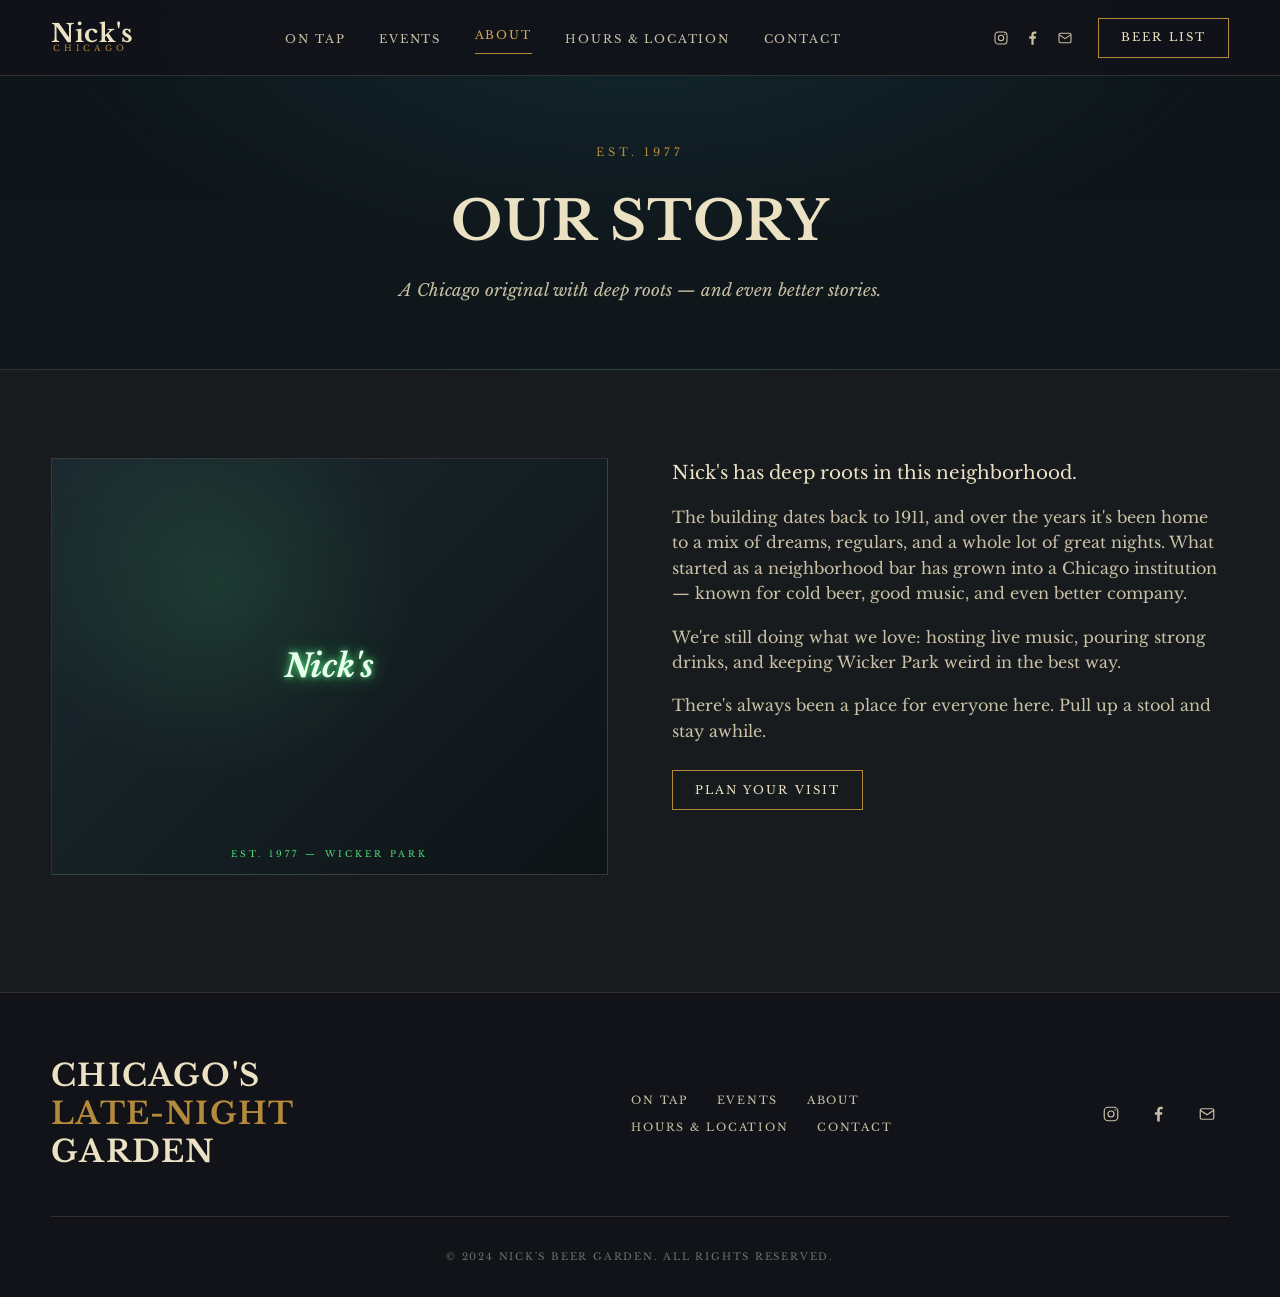
==== about.html @ bfd049b2 "Model2" ====
<!DOCTYPE html>
<html lang="en">
<head>
<meta charset="UTF-8">
<meta name="viewport" content="width=device-width, initial-scale=1.0, viewport-fit=cover">
<meta name="theme-color" content="#121319">
<title>About — Nick's Beer Garden</title>
<link rel="preconnect" href="https://fonts.googleapis.com">
<link rel="preconnect" href="https://fonts.gstatic.com" crossorigin>
<link href="https://fonts.googleapis.com/css2?family=Libre+Baskerville:ital,wght@0,400;0,700;1,400&display=swap" rel="stylesheet">
<link rel="stylesheet" href="style.css">
</head>
<body>
<header id="site-header"></header>

<main>
  <div class="page-header">
    <div class="wrap">
      <span class="kicker">Est. 1977</span>
      <h1>Our Story</h1>
      <p>A Chicago original with deep roots — and even better stories.</p>
    </div>
  </div>

  <section>
    <div class="wrap split">
      <div>
        <div class="about-photo">
          <span class="ph-neon">Nick's</span>
          <small>Est. 1977 — Wicker Park</small>
        </div>
      </div>
      <div class="prose">
        <p class="lead">Nick's has deep roots in this neighborhood.</p>
        <p>The building dates back to 1911, and over the years it's been home to a mix of dreams, regulars, and a whole lot of great nights. What started as a neighborhood bar has grown into a Chicago institution — known for cold beer, good music, and even better company.</p>
        <p>We're still doing what we love: hosting live music, pouring strong drinks, and keeping Wicker Park weird in the best way.</p>
        <p>There's always been a place for everyone here. Pull up a stool and stay awhile.</p>
        <a href="hours.html" class="btn" style="margin-top:.5rem">Plan Your Visit</a>
      </div>
    </div>
  </section>
</main>

<footer id="site-footer"></footer>
<script src="main.js"></script>
</body>
</html>
---- style.css ----
:root{
  --teal:#173A46;
  --teal-deep:#102b34;
  --black:#121319;
  --charcoal:#171B1D;
  --cream:#EBE1C3;
  --cream-dim:#c9c0a6;
  --gold:#B58A3C;
  --gold-bright:#d2a64f;
  --tan:#C0A77A;
  --neon:#4ee07a;
  --line:rgba(235,225,195,.14);
  --serif:'Libre Baskerville', Georgia, serif;
}

*{box-sizing:border-box;margin:0;padding:0}
html{
  scroll-behavior:smooth;
  -webkit-text-size-adjust:100%;
  text-size-adjust:100%;
}
body{
  font-family:var(--serif);
  background:var(--charcoal);
  color:var(--cream);
  line-height:1.6;
  -webkit-font-smoothing:antialiased;
  -webkit-tap-highlight-color:rgba(181,138,60,.25);
  overflow-x:hidden;
  min-height:100vh;
  display:flex;flex-direction:column;
}
main{flex:1}
img{max-width:100%;display:block}
a{color:inherit;text-decoration:none}
.wrap{width:min(1180px,92vw);margin-inline:auto}

/* ---------- focus / a11y ---------- */
a:focus-visible,button:focus-visible,input:focus-visible,textarea:focus-visible{
  outline:2px solid var(--gold-bright);
  outline-offset:3px;
  border-radius:2px;
}

/* ---------- buttons ---------- */
.btn{
  display:inline-block;
  font-size:.72rem;
  letter-spacing:.18em;
  text-transform:uppercase;
  padding:.85em 1.9em;
  border:1px solid var(--gold);
  color:var(--cream);
  background:transparent;
  cursor:pointer;
  font-family:var(--serif);
  transition:background .25s ease,color .25s ease,transform .25s ease;
}
.btn:hover{background:var(--gold);color:var(--black);transform:translateY(-2px)}
.btn-solid{background:var(--gold);color:var(--black)}
.btn-solid:hover{background:var(--gold-bright);border-color:var(--gold-bright)}

/* ---------- eyebrow / section headings ---------- */
.eyebrow{
  font-size:.7rem;
  letter-spacing:.32em;
  text-transform:uppercase;
  color:var(--gold);
  display:flex;align-items:center;gap:.8rem;
  margin-bottom:1.6rem;
}
.eyebrow::after{content:"";flex:1;height:1px;background:var(--line)}
.eyebrow.center{justify-content:center}
.eyebrow.center::before,.eyebrow.center::after{content:"";width:48px;height:1px;background:var(--line);flex:none}

/* ============ HEADER ============ */
#site-header{
  position:fixed;inset:0 0 auto 0;z-index:50;
  transition:background .3s ease,backdrop-filter .3s ease,border-color .3s ease;
  border-bottom:1px solid transparent;
}
#site-header.scrolled,
#site-header.solid{
  background:rgba(18,19,25,.92);
  backdrop-filter:blur(8px);
  border-bottom:1px solid var(--line);
}
.topbar{display:flex;align-items:center;justify-content:space-between;padding:1.1rem 0}
.logo{display:flex;flex-direction:column;line-height:.9;letter-spacing:.04em}
.logo b{font-size:1.55rem;font-weight:700}
.logo span{font-size:.52rem;letter-spacing:.5em;color:var(--gold);padding-left:.2em}
.nav ul{display:flex;gap:2.1rem;list-style:none;align-items:center}
.nav a{font-size:.72rem;letter-spacing:.16em;text-transform:uppercase;color:var(--cream-dim);transition:color .2s}
.nav a:hover{color:var(--gold-bright)}
.nav a.active{color:var(--gold-bright)}
.nav a.active::after{content:"";display:block;height:1px;background:var(--gold);margin-top:.35rem}
.header-right{display:flex;align-items:center;gap:1.6rem}
.socials{display:flex;gap:1rem}
.socials a{color:var(--cream-dim);transition:color .2s}
.socials a:hover{color:var(--gold-bright)}
.socials svg{width:16px;height:16px;display:block}
.menu-toggle{display:none;background:none;border:none;color:var(--cream);cursor:pointer}
.menu-toggle svg{width:26px;height:26px}

/* ============ HERO (home) ============ */
.hero{
  position:relative;min-height:100vh;min-height:100svh;display:flex;align-items:center;
  padding-top:5rem;overflow:hidden;
  background:
    radial-gradient(120% 80% at 80% 10%, rgba(23,58,70,.55), transparent 60%),
    radial-gradient(90% 70% at 10% 90%, rgba(181,138,60,.16), transparent 55%),
    linear-gradient(180deg, #0c1418 0%, #11181c 45%, #0a0d10 100%);
}
.hero::before{
  content:"";position:absolute;inset:0;pointer-events:none;
  background-image:
    radial-gradient(2px 2px at 12% 22%, rgba(232,200,120,.9), transparent),
    radial-gradient(2px 2px at 28% 14%, rgba(232,200,120,.6), transparent),
    radial-gradient(3px 3px at 41% 26%, rgba(232,200,120,.8), transparent),
    radial-gradient(2px 2px at 55% 12%, rgba(232,200,120,.5), transparent),
    radial-gradient(2px 2px at 68% 30%, rgba(232,200,120,.7), transparent),
    radial-gradient(2px 2px at 84% 18%, rgba(232,200,120,.55), transparent),
    radial-gradient(3px 3px at 20% 70%, rgba(232,200,120,.4), transparent),
    radial-gradient(2px 2px at 90% 64%, rgba(232,200,120,.45), transparent),
    radial-gradient(2px 2px at 7% 48%, rgba(232,200,120,.4), transparent);
  opacity:.8;
  animation:twinkle 6s ease-in-out infinite;
}
@keyframes twinkle{0%,100%{opacity:.65}50%{opacity:.95}}

.hero-grid{display:grid;grid-template-columns:1.15fr .85fr;gap:3rem;align-items:center;position:relative;z-index:2}
.hero-copy{opacity:0;transform:translateY(24px);animation:rise .9s .15s ease forwards}
@keyframes rise{to{opacity:1;transform:none}}
.hero h1{
  font-weight:700;line-height:.98;letter-spacing:.01em;
  font-size:clamp(2.8rem,6.5vw,5.4rem);text-transform:uppercase;
  text-shadow:0 4px 30px rgba(0,0,0,.6);
}
.since{font-style:italic;color:var(--gold-bright);font-size:1.5rem;margin:1.3rem 0 1rem}
.tagline{font-size:1.05rem;color:var(--cream);margin-bottom:2.2rem;max-width:24ch}

/* neon sign — signature element */
.neon{
  justify-self:center;text-align:center;padding:2.2rem 3.2rem 2rem;border-radius:6px;
  border:2px solid rgba(78,224,122,.35);
  background:radial-gradient(circle at 50% 40%, rgba(78,224,122,.08), rgba(10,16,18,.55));
  box-shadow:0 0 50px rgba(78,224,122,.12), inset 0 0 40px rgba(78,224,122,.06);
}
/* top row: "Nick's" with the pineapple to its right */
.neon-top{
  display:flex;align-items:center;justify-content:center;
  gap:clamp(.7rem,2vw,1.5rem);
}
.neon .script{
  font-style:italic;font-weight:700;font-size:clamp(3rem,6.2vw,4.5rem);color:#eafff0;line-height:1;
  text-shadow:0 0 6px #b6ffce,0 0 14px var(--neon),0 0 28px var(--neon),0 0 48px rgba(78,224,122,.6);
  animation:flicker 5s infinite;
}
.neon .garden{
  display:block;margin-top:.7rem;letter-spacing:.38em;font-size:1.15rem;text-transform:uppercase;
  color:#dffce8;text-shadow:0 0 5px var(--neon),0 0 16px rgba(78,224,122,.6);
}
/* neon pineapple — gold body + green crown, sized to sit beside the text */
.neon-pineapple{
  height:clamp(3.6rem,7vw,5.2rem);width:auto;display:block;flex:none;
  overflow:visible;animation:flicker 6s infinite .6s;
}
.neon-pineapple g{stroke-linecap:round;stroke-linejoin:round}
.neon-pineapple .pine-body{
  stroke:#ffe7b8;
  filter:drop-shadow(0 0 3px #ffce6a) drop-shadow(0 0 8px rgba(181,138,60,.85));
}
.neon-pineapple .pine-crown{
  stroke:#d9ffe6;
  filter:drop-shadow(0 0 3px var(--neon)) drop-shadow(0 0 8px rgba(78,224,122,.85));
}
@keyframes flicker{
  0%,18%,22%,25%,53%,57%,100%{opacity:1}
  20%,24%,55%{opacity:.55}
}

.scroll-cue{
  position:absolute;left:50%;bottom:2rem;transform:translateX(-50%);
  color:var(--cream-dim);font-size:.65rem;letter-spacing:.3em;text-transform:uppercase;z-index:2;
  display:flex;flex-direction:column;align-items:center;gap:.5rem;
}
.scroll-cue span{width:1px;height:34px;background:linear-gradient(var(--gold),transparent);animation:drop 2s infinite}
@keyframes drop{0%{opacity:0;transform:translateY(-8px)}50%{opacity:1}100%{opacity:0;transform:translateY(8px)}}

/* ============ INNER PAGE HEADER BAND ============ */
.page-header{
  position:relative;padding:9rem 0 4rem;text-align:center;overflow:hidden;
  background:
    radial-gradient(80% 120% at 50% 0%, rgba(23,58,70,.5), transparent 60%),
    linear-gradient(180deg,#0c1418,#11181c);
  border-bottom:1px solid var(--line);
}
.page-header h1{font-size:clamp(2.2rem,5vw,3.4rem);font-weight:700;text-transform:uppercase;letter-spacing:.02em}
.page-header p{color:var(--cream-dim);margin-top:.8rem;font-style:italic;font-size:1.05rem}
.page-header .kicker{
  display:block;font-size:.7rem;letter-spacing:.34em;text-transform:uppercase;
  color:var(--gold);margin-bottom:1rem;font-style:normal;
}

/* ============ SECTION SHELL ============ */
section{padding:5.5rem 0}
.tint{background:linear-gradient(180deg,#0e1417,#11181c)}

.sec-head{display:flex;justify-content:space-between;align-items:flex-end;margin-bottom:2.6rem;flex-wrap:wrap;gap:1rem}
.sec-head h2{font-size:clamp(1.6rem,3vw,2.2rem);font-weight:700;text-transform:uppercase;letter-spacing:.02em}
.link-arrow{font-size:.7rem;letter-spacing:.22em;text-transform:uppercase;color:var(--gold);display:inline-flex;gap:.5rem;align-items:center}
.link-arrow:hover{color:var(--gold-bright)}

/* ---------- home preview cards ---------- */
.preview-grid{display:grid;grid-template-columns:repeat(3,1fr);gap:1.5rem}
.preview-card{
  border:1px solid var(--line);background:var(--black);padding:2.2rem 1.8rem;
  display:flex;flex-direction:column;gap:.6rem;transition:transform .3s ease,border-color .3s ease;
}
.preview-card:hover{transform:translateY(-6px);border-color:var(--gold)}
.preview-card .num{font-style:italic;color:var(--gold);font-size:.9rem;letter-spacing:.1em}
.preview-card h3{font-size:1.4rem;font-weight:700;text-transform:uppercase}
.preview-card p{color:var(--cream-dim);font-size:.95rem;flex:1}
.preview-card .go{margin-top:.6rem;font-size:.68rem;letter-spacing:.22em;text-transform:uppercase;color:var(--gold-bright)}

/* ---------- home overview: about / on tap / hours trio ---------- */
.home-info{display:grid;grid-template-columns:repeat(3,1fr);gap:3rem;align-items:start}
.home-info .info-col > .eyebrow{margin-bottom:1.4rem}
.home-info .map{aspect-ratio:16/11}
.home-info .map-cta,.home-info .tap-cta{margin-top:1.5rem}

/* ---------- events grid ---------- */
.event-grid{display:grid;grid-template-columns:repeat(4,1fr);gap:1.5rem}
.event{
  position:relative;border:1px solid var(--line);background:var(--black);
  min-height:330px;display:flex;flex-direction:column;justify-content:flex-end;
  padding:1.5rem;overflow:hidden;transition:transform .3s ease,border-color .3s ease;
}
.event::before{
  content:"";position:absolute;inset:0;z-index:0;
  background:linear-gradient(180deg,rgba(23,58,70,.35),rgba(18,19,25,.95));
}
.event.c1::before{background:linear-gradient(180deg,rgba(120,70,40,.4),rgba(18,19,25,.96))}
.event.c2::before{background:linear-gradient(180deg,rgba(60,40,110,.4),rgba(18,19,25,.96))}
.event.c3::before{background:linear-gradient(180deg,rgba(150,120,40,.35),rgba(18,19,25,.96))}
.event.c4::before{background:linear-gradient(180deg,rgba(120,40,60,.4),rgba(18,19,25,.96))}
.event:hover{transform:translateY(-6px);border-color:var(--gold)}
.event > *{position:relative;z-index:1}
.date-chip{
  position:absolute;top:1.1rem;left:1.1rem;z-index:1;background:var(--black);
  border:1px solid var(--line);text-align:center;padding:.5rem .7rem;line-height:1;
}
.date-chip .m{font-size:.6rem;letter-spacing:.2em;color:var(--gold);text-transform:uppercase}
.date-chip .d{font-size:1.5rem;font-weight:700;display:block;margin:.15rem 0}
.date-chip .w{font-size:.55rem;letter-spacing:.2em;color:var(--cream-dim);text-transform:uppercase}
.event h3{font-size:1.15rem;font-weight:700;text-transform:uppercase;margin-bottom:.4rem}
.event p{font-size:.66rem;letter-spacing:.16em;text-transform:uppercase;color:var(--gold)}
/* two-act lineup inside a card */
.event .card-lineup{list-style:none;display:flex;flex-direction:column;gap:.8rem}
.event .card-lineup li{display:flex;flex-direction:column;gap:.2rem}
.event .card-lineup .act{font-size:1.1rem;font-weight:700;text-transform:uppercase;line-height:1.1}
.event .card-lineup .t{font-size:.62rem;letter-spacing:.16em;text-transform:uppercase;color:var(--gold)}
.events-cta{text-align:center;margin-top:2.8rem}

/* ---------- events: full list rows ---------- */
.event-rows{list-style:none;border-top:1px solid var(--line)}
.event-rows li{
  display:grid;grid-template-columns:84px 1fr;gap:1.6rem;align-items:start;
  padding:1.5rem 0;border-bottom:1px solid var(--line);
}
.event-rows .rdate{text-align:center;line-height:1;padding-top:.15rem}
.event-rows .rdate .m{font-size:.6rem;letter-spacing:.2em;color:var(--gold);text-transform:uppercase;display:block}
.event-rows .rdate .d{font-size:1.6rem;font-weight:700;display:block;margin:.1rem 0}
.event-rows .rdate .w{font-size:.55rem;letter-spacing:.2em;color:var(--cream-dim);text-transform:uppercase}
.event-rows .lineup{list-style:none;display:flex;flex-direction:column;gap:.8rem}
.event-rows .lineup li{
  display:flex;justify-content:space-between;align-items:baseline;gap:1rem;
  padding:0;border:0;
}
.event-rows .lineup .lact{font-size:1.15rem;font-weight:700;text-transform:uppercase;letter-spacing:.01em}
.event-rows .lineup .ltime{font-style:italic;color:var(--gold-bright);white-space:nowrap;font-size:.95rem}

/* ---------- split (about + on tap) ---------- */
.split{display:grid;grid-template-columns:1fr 1fr;gap:4rem;align-items:start}
.about-photo{
  aspect-ratio:4/3;border:1px solid var(--line);position:relative;overflow:hidden;margin-bottom:1.8rem;
  background:
    radial-gradient(circle at 30% 30%, rgba(78,224,122,.12), transparent 40%),
    linear-gradient(135deg,#1b2a30,#0e1316);
  display:flex;align-items:center;justify-content:center;
}
.about-photo .ph-neon{
  font-style:italic;font-weight:700;font-size:2rem;color:#eafff0;
  text-shadow:0 0 6px var(--neon),0 0 18px rgba(78,224,122,.6);
}
.about-photo small{position:absolute;bottom:.8rem;letter-spacing:.35em;font-size:.55rem;color:var(--neon);text-transform:uppercase}
.prose p{color:var(--cream-dim);margin-bottom:1.1rem;font-size:1rem;max-width:60ch}
.prose p.lead{color:var(--cream);font-size:1.15rem}

/* on tap list */
.tap-list{list-style:none;display:flex;flex-direction:column}
.tap{display:flex;align-items:center;gap:1.1rem;padding:1.1rem 0;border-bottom:1px solid var(--line)}
.tap:first-child{border-top:1px solid var(--line)}
.tap-badge{
  width:46px;height:46px;flex:none;border:1px solid var(--gold);border-radius:50%;
  display:flex;align-items:center;justify-content:center;font-size:.58rem;letter-spacing:.05em;
  color:var(--gold);text-align:center;text-transform:uppercase;line-height:1.05;
}
.tap-info{flex:1}
.tap-info b{font-weight:700;font-size:1rem;display:block}
.tap-info span{font-size:.66rem;letter-spacing:.14em;text-transform:uppercase;color:var(--cream-dim)}
.tap-abv{font-style:italic;color:var(--gold-bright);font-size:.95rem}
.tap-cta{margin-top:2rem}
.menu-block + .menu-block{margin-top:3rem}
.menu-block h2{font-size:1.4rem;font-weight:700;text-transform:uppercase;letter-spacing:.04em;margin-bottom:.4rem}
.menu-block .note{color:var(--cream-dim);font-style:italic;font-size:.9rem;margin-bottom:1rem}

/* ---------- hours & location ---------- */
.hours-grid{display:grid;grid-template-columns:1fr 1fr;gap:4rem;align-items:start}
.addr{display:flex;gap:.7rem;align-items:flex-start;margin-bottom:1.8rem;color:var(--cream)}
.addr svg{width:18px;height:18px;flex:none;margin-top:3px;color:var(--gold)}
.hours-table{list-style:none;width:100%}
.hours-table li{display:flex;justify-content:space-between;padding:.7rem 0;border-bottom:1px solid var(--line);font-size:.95rem}
.hours-table .day{letter-spacing:.06em;color:var(--cream-dim)}
.hours-table .time{font-style:italic;color:var(--cream)}
.hours-table .closed{color:#7d8488;font-style:italic}
.hours-table li.today .day,.hours-table li.today .time{color:var(--gold-bright)}

.map{
  position:relative;aspect-ratio:4/3;border:1px solid var(--line);overflow:hidden;
  background:linear-gradient(135deg,#10171b,#0b1013);
}
.map .grid-lines{position:absolute;inset:0;opacity:.5}
.map .road{position:absolute;background:rgba(235,225,195,.1)}
.map .road.h{height:2px;left:0;right:0}
.map .road.v{width:2px;top:0;bottom:0}
.map .road.main{background:rgba(181,138,60,.4);height:3px;transform:rotate(-28deg) scale(1.6)}
.map .pin{
  position:absolute;top:46%;left:48%;width:34px;height:34px;transform:translate(-50%,-100%);
  color:var(--gold-bright);filter:drop-shadow(0 0 8px rgba(181,138,60,.6));
}
.map .label{position:absolute;bottom:1rem;left:1rem;font-size:.6rem;letter-spacing:.2em;text-transform:uppercase;color:var(--cream-dim)}
.map-cta{margin-top:1.5rem}

/* ---------- contact ---------- */
.contact-grid{display:grid;grid-template-columns:.9fr 1.1fr;gap:4rem;align-items:start}
.contact-list{list-style:none;display:flex;flex-direction:column;gap:1.6rem}
.contact-list li{display:flex;gap:.9rem;align-items:flex-start}
.contact-list svg{width:18px;height:18px;flex:none;margin-top:4px;color:var(--gold)}
.contact-list .k{font-size:.65rem;letter-spacing:.2em;text-transform:uppercase;color:var(--gold);display:block;margin-bottom:.2rem}
.contact-list .v{color:var(--cream)}
.contact-social{display:flex;gap:1.2rem;margin-top:2.4rem}
.contact-social a{color:var(--cream-dim)}
.contact-social a:hover{color:var(--gold-bright)}
.contact-social svg{width:20px;height:20px}

.form-field{margin-bottom:1.3rem}
.form-field label{display:block;font-size:.65rem;letter-spacing:.2em;text-transform:uppercase;color:var(--cream-dim);margin-bottom:.5rem}
.form-field input,.form-field textarea{
  width:100%;background:var(--black);border:1px solid var(--line);color:var(--cream);
  font-family:var(--serif);font-size:16px;padding:.9rem 1rem;transition:border-color .2s;
}
.form-field input:focus,.form-field textarea:focus{border-color:var(--gold);outline:none}
.form-field textarea{resize:vertical;min-height:130px}
.form-note{font-size:.8rem;color:var(--cream-dim);font-style:italic;margin-top:1rem}

/* ============ FOOTER ============ */
#site-footer{background:var(--black);border-top:1px solid var(--line);padding:4rem 0 2rem}
.foot-top{display:grid;grid-template-columns:1.3fr 1fr auto;gap:3rem;align-items:center;padding-bottom:2.8rem;border-bottom:1px solid var(--line)}
.foot-motto{font-size:clamp(1.3rem,2.4vw,1.9rem);font-weight:700;text-transform:uppercase;letter-spacing:.04em;line-height:1.25}
.foot-motto .accent{color:var(--gold)}
.foot-links{display:flex;flex-wrap:wrap;gap:.6rem 1.8rem}
.foot-links a{font-size:.68rem;letter-spacing:.16em;text-transform:uppercase;color:var(--cream-dim)}
.foot-links a:hover{color:var(--gold-bright)}
.foot-social{display:flex;gap:1.1rem}
.foot-social a{color:var(--cream-dim)}
.foot-social a:hover{color:var(--gold-bright)}
.foot-social svg{width:18px;height:18px}
.copyright{text-align:center;padding-top:2rem;font-size:.62rem;letter-spacing:.18em;text-transform:uppercase;color:#6a716f}

/* ============ RESPONSIVE ============ */
@media(max-width:900px){
  /* The header's backdrop-filter would make it the containing block for the
     fixed overlay below (collapsing it to the header bar). Use a solid bar on
     mobile instead so the overlay fills the real viewport. */
  #site-header.scrolled,
  #site-header.solid{
    background:rgba(18,19,25,.97);
    -webkit-backdrop-filter:none;backdrop-filter:none;
  }
  /* Full-screen overlay menu: fills the viewport and centers the links, so all
     options are visible at once with no internal scrolling. */
  .nav{
    position:fixed;inset:0;width:100%;
    background:
      radial-gradient(120% 80% at 50% 0%, rgba(23,58,70,.45), transparent 60%),
      var(--black);
    display:flex;align-items:center;justify-content:center;
    padding:env(safe-area-inset-top) 1.5rem env(safe-area-inset-bottom);
    opacity:0;visibility:hidden;pointer-events:none;
    transition:opacity .3s ease,visibility .3s ease;
    z-index:60;
  }
  .nav.open{opacity:1;visibility:visible;pointer-events:auto}
  .nav ul{
    width:100%;max-width:420px;
    flex-direction:column;align-items:center;
    gap:clamp(.75rem,4vh,2rem);
  }
  .nav a{
    display:block;text-align:center;
    font-size:clamp(1.4rem,5.5vw,2rem);letter-spacing:.05em;padding:.3rem .6rem;color:var(--cream);
  }
  .nav a.active::after{margin:.45rem auto 0;width:30px}
  .menu-toggle{display:block;z-index:70}
  .socials{display:none}
  .hero-grid{grid-template-columns:1fr;gap:3rem;text-align:center}
  .hero-copy{order:2}
  .neon{order:1;margin-top:1rem}
  .tagline{margin-inline:auto}
  .preview-grid{grid-template-columns:1fr}
  .event-grid{grid-template-columns:repeat(2,1fr)}
  .split,.hours-grid,.contact-grid,.foot-top,.home-info{grid-template-columns:1fr;gap:2.5rem}
  .foot-top{text-align:center}
  .foot-links,.foot-social{justify-content:center}
}
@media(max-width:540px){
  section{padding:4rem 0}
  .event-grid{grid-template-columns:1fr}
  .hero h1{font-size:13vw}
  .event-rows li{grid-template-columns:60px 1fr;gap:1rem}
  .event-rows .lineup li{flex-direction:column;align-items:flex-start;gap:.2rem}
  .event-rows .lineup .ltime{font-size:.85rem}
}

@media(prefers-reduced-motion:reduce){
  *{animation:none!important;scroll-behavior:auto}
  .hero-copy{opacity:1;transform:none}
}

/* ============ TOUCH / MOBILE ENHANCEMENTS ============ */
/* :hover never fires on touch, so give pressed feedback via :active */
.btn:active{transform:translateY(0);background:var(--gold);color:var(--black)}
.btn-solid:active{background:var(--gold-bright)}
.preview-card:active,.event:active{transform:translateY(-2px);border-color:var(--gold)}
.nav a:active,.link-arrow:active,.foot-links a:active{color:var(--gold-bright)}

/* lock background scroll while the mobile menu is open */
body.menu-open{overflow:hidden}

/* ≥44px tap targets for icon links (Apple/Google guidance) */
.foot-social,.contact-social{gap:.25rem}
.foot-social a,.contact-social a{
  display:inline-flex;align-items:center;justify-content:center;width:44px;height:44px;
}
.foot-social svg{width:18px;height:18px}
.contact-social svg{width:20px;height:20px}

/* keep content clear of notches/rounded corners in landscape */
@supports(padding:max(0px)){
  .wrap{
    padding-left:max(0px,env(safe-area-inset-left));
    padding-right:max(0px,env(safe-area-inset-right));
  }
}

@media(max-width:900px){
  .menu-toggle{
    display:flex;align-items:center;justify-content:center;
    width:44px;height:44px;margin-right:-10px;
  }
  #site-footer{padding-bottom:calc(2rem + env(safe-area-inset-bottom))}
}

@media(max-width:400px){
  .header-right .btn{display:none}            /* avoid crowding the top bar */
}

@media(max-width:540px){
  .event{min-height:240px}
  .neon{padding:2rem 1.6rem}
}
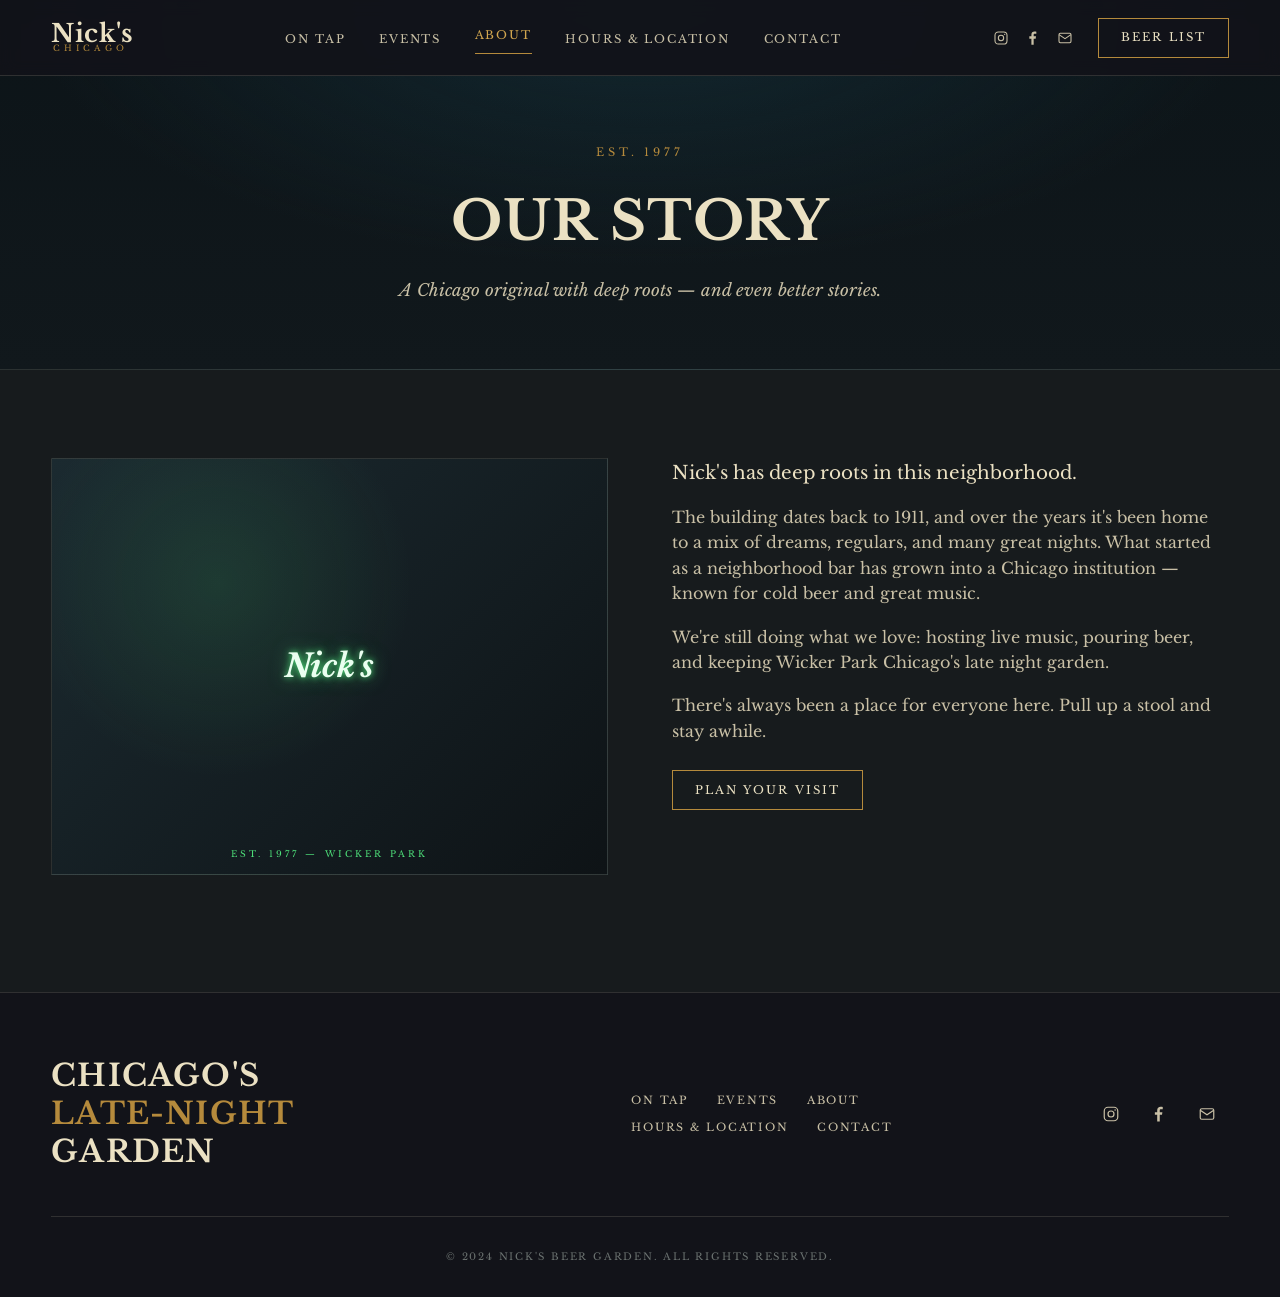
==== commit b396dd54: "Revise text in about.html for clarity and style" ====
--- a/about.html
+++ b/about.html
@@ -32,8 +32,8 @@
       </div>
       <div class="prose">
         <p class="lead">Nick's has deep roots in this neighborhood.</p>
-        <p>The building dates back to 1911, and over the years it's been home to a mix of dreams, regulars, and a whole lot of great nights. What started as a neighborhood bar has grown into a Chicago institution — known for cold beer, good music, and even better company.</p>
-        <p>We're still doing what we love: hosting live music, pouring strong drinks, and keeping Wicker Park weird in the best way.</p>
+        <p>The building dates back to 1911, and over the years it's been home to a mix of dreams, regulars, and many great nights. What started as a neighborhood bar has grown into a Chicago institution — known for cold beer and great music.</p>
+        <p>We're still doing what we love: hosting live music, pouring beer, and keeping Wicker Park Chicago's late night garden.</p>
         <p>There's always been a place for everyone here. Pull up a stool and stay awhile.</p>
         <a href="hours.html" class="btn" style="margin-top:.5rem">Plan Your Visit</a>
       </div>
